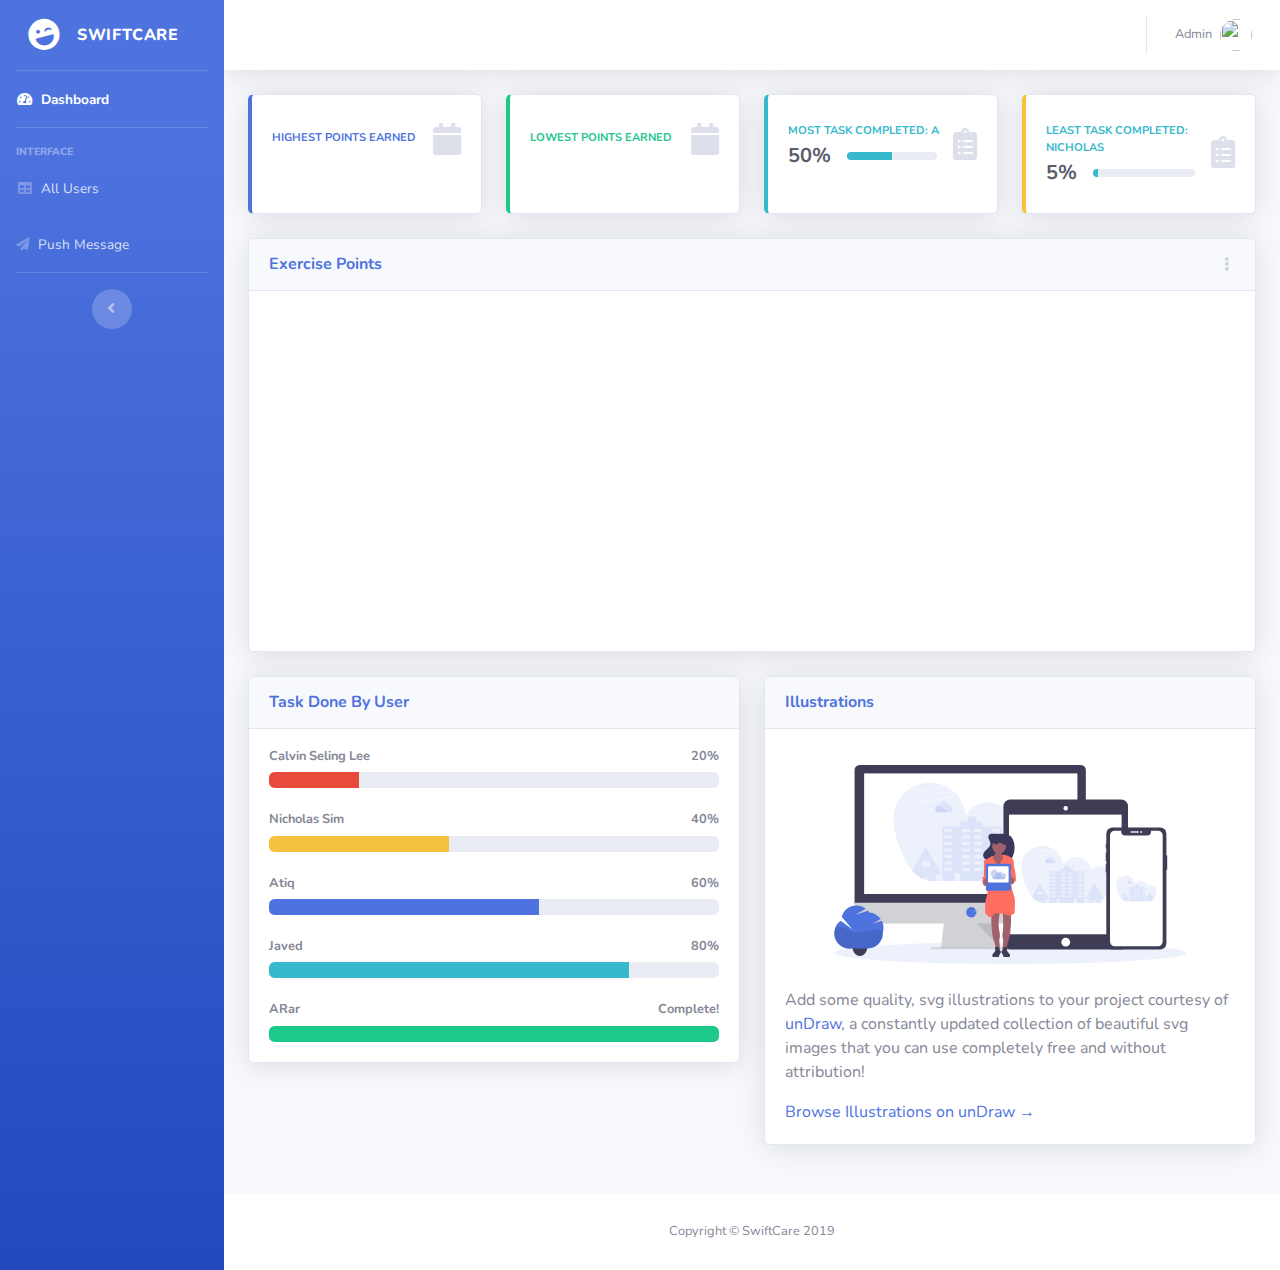
==== dashboard/index.html @ 1a6053e7 "Dashboard (Web Application)" ====
<!DOCTYPE html>
<html lang="en">

<head>

  <meta charset="utf-8">
  <meta http-equiv="X-UA-Compatible" content="IE=edge">
  <meta name="viewport" content="width=device-width, initial-scale=1, shrink-to-fit=no">
  <meta name="description" content="">
  <meta name="author" content="">

  <title>SwiftCare</title>

  <!-- Custom fonts for this template-->
  <link href="vendor/fontawesome-free/css/all.min.css" rel="stylesheet" type="text/css">
  <link href="https://fonts.googleapis.com/css?family=Nunito:200,200i,300,300i,400,400i,600,600i,700,700i,800,800i,900,900i" rel="stylesheet">

  <!-- The core Firebase JS SDK is always required and must be listed first -->
  <script src="https://www.gstatic.com/firebasejs/7.2.2/firebase-app.js"></script>
  <script src="https://www.gstatic.com/firebasejs/7.2.2/firebase-database.js"></script>
   <!-- Add Firebase products that you want to use -->
   <script src="https://www.gstatic.com/firebasejs/7.2.3/firebase-auth.js"></script>
 
  <!-- Custom styles for this template-->
  <link href="css/sb-admin-2.min.css" rel="stylesheet">

</head>

<body id="page-top">

  <!-- Page Wrapper -->
  <div id="wrapper">

    <!-- Sidebar -->
    <ul class="navbar-nav bg-gradient-primary sidebar sidebar-dark accordion" id="accordionSidebar">

      <!-- Sidebar - Brand -->
      <a class="sidebar-brand d-flex align-items-center justify-content-center" href="index.html">
        <div class="sidebar-brand-icon rotate-n-15">
          <i class="fas fa-laugh-wink"></i>
        </div>
        <div class="sidebar-brand-text mx-3">SwiftCare</div>
      </a>

      <!-- Divider -->
      <hr class="sidebar-divider my-0">

      <!-- Nav Item - Dashboard -->
      <li class="nav-item active">
        <a class="nav-link" href="index.html">
          <i class="fas fa-fw fa-tachometer-alt"></i>
          <span>Dashboard</span></a>
      </li>

      <!-- Divider -->
      <hr class="sidebar-divider">

      <!-- Heading -->
      <div class="sidebar-heading">
        Interface
      </div>
	  
	   <!-- Nav Item - Tables -->
      <li class="nav-item">
        <a class="nav-link" href="tables.html">
          <i class="fas fa-fw fa-table"></i>
          <span>All Users</span></a>
      </li>
	  
	    <!-- Nav Item - Tables -->
      <li class="nav-item">
        <a class="nav-link" href="pushMsg.html">
          <i class="fas fa-paper-plane"></i>
          <span>Push Message</span></a>
      </li>

      <!-- Nav Item - Utilities Collapse Menu 
      <li class="nav-item">
        <a class="nav-link collapsed" href="#" data-toggle="collapse" data-target="#collapseUtilities" aria-expanded="true" aria-controls="collapseUtilities">
          <i class="fas fa-fw fa-wrench"></i>
          <span>Utilities</span>
        </a>
        <div id="collapseUtilities" class="collapse" aria-labelledby="headingUtilities" data-parent="#accordionSidebar">
          <div class="bg-white py-2 collapse-inner rounded">
            <h6 class="collapse-header">Custom Utilities:</h6>
            <a class="collapse-item" href="utilities-color.html">Colors</a>
            <a class="collapse-item" href="utilities-border.html">Borders</a>
            <a class="collapse-item" href="utilities-animation.html">Animations</a>
            <a class="collapse-item" href="utilities-other.html">Other</a>
          </div>
        </div>
      </li>-->

      <!-- Divider -->
      <hr class="sidebar-divider">

      <!-- Heading 
      <div class="sidebar-heading">
        Addons
      </div>

      <!-- Nav Item - Pages Collapse Menu 
      <li class="nav-item">
        <a class="nav-link collapsed" href="#" data-toggle="collapse" data-target="#collapsePages" aria-expanded="true" aria-controls="collapsePages">
          <i class="fas fa-fw fa-folder"></i>
          <span>Pages</span>
        </a>
        <div id="collapsePages" class="collapse" aria-labelledby="headingPages" data-parent="#accordionSidebar">
          <div class="bg-white py-2 collapse-inner rounded">
            <h6 class="collapse-header">Login Screens:</h6>
            <a class="collapse-item" href="login.html">Login</a>
            <a class="collapse-item" href="register.html">Register</a>
            <a class="collapse-item" href="forgot-password.html">Forgot Password</a>
            <div class="collapse-divider"></div>
            <h6 class="collapse-header">Other Pages:</h6>
            <a class="collapse-item" href="404.html">404 Page</a>
            <a class="collapse-item" href="blank.html">Blank Page</a>
          </div>
        </div>
      </li>

      <!-- Nav Item - Charts 
      <li class="nav-item">
        <a class="nav-link" href="charts.html">
          <i class="fas fa-fw fa-chart-area"></i>
          <span>Charts</span></a>
      </li>

      <!-- Divider 
      <hr class="sidebar-divider d-none d-md-block">

      <!-- Sidebar Toggler (Sidebar) -->
      <div class="text-center d-none d-md-inline">
        <button class="rounded-circle border-0" id="sidebarToggle"></button>
      </div>

    </ul>
    <!-- End of Sidebar -->

    <!-- Content Wrapper -->
    <div id="content-wrapper" class="d-flex flex-column">

      <!-- Main Content -->
      <div id="content">

        <!-- Topbar -->
        <nav class="navbar navbar-expand navbar-light bg-white topbar mb-4 static-top shadow">

          <!-- Sidebar Toggle (Topbar) -->
          <button id="sidebarToggleTop" class="btn btn-link d-md-none rounded-circle mr-3">
            <i class="fa fa-bars"></i>
          </button>

          <!-- Topbar
          <form class="d-none d-sm-inline-block form-inline mr-auto ml-md-3 my-2 my-md-0 mw-100 navbar-search">
            <div class="input-group">
              <input type="text" class="form-control bg-light border-0 small" placeholder="Search for..." aria-label="Search" aria-describedby="basic-addon2">
              <div class="input-group-append">
                <button class="btn btn-primary" type="button">
                  <i class="fas fa-search fa-sm"></i>
                </button>
              </div>
            </div>
          </form>
 Search -->
          <!-- Topbar Navbar -->
          <ul class="navbar-nav ml-auto">

            <!-- Nav Item - Search Dropdown (Visible Only XS) -->
            <li class="nav-item dropdown no-arrow d-sm-none">
              <a class="nav-link dropdown-toggle" href="#" id="searchDropdown" role="button" data-toggle="dropdown" aria-haspopup="true" aria-expanded="false">
                <i class="fas fa-search fa-fw"></i>
              </a>
              <!-- Dropdown - Messages -->
              <div class="dropdown-menu dropdown-menu-right p-3 shadow animated--grow-in" aria-labelledby="searchDropdown">
                <form class="form-inline mr-auto w-100 navbar-search">
                  <div class="input-group">
                    <input type="text" class="form-control bg-light border-0 small" placeholder="Search for..." aria-label="Search" aria-describedby="basic-addon2">
                    <div class="input-group-append">
                      <button class="btn btn-primary" type="button">
                        <i class="fas fa-search fa-sm"></i>
                      </button>
                    </div>
                  </div>
                </form>
              </div>
            </li>

           <!-- Nav Item - Alerts 
            <li class="nav-item dropdown no-arrow mx-1">
              <a class="nav-link dropdown-toggle" href="#" id="alertsDropdown" role="button" data-toggle="dropdown" aria-haspopup="true" aria-expanded="false">
                <i class="fas fa-bell fa-fw"></i>
               <!-- Counter - Alerts
                <span class="badge badge-danger badge-counter">3+</span>
              </a>
              <!--  Dropdown - Alerts 
              <div class="dropdown-list dropdown-menu dropdown-menu-right shadow animated--grow-in" aria-labelledby="alertsDropdown">
                <h6 class="dropdown-header">
                  <!--  Alerts Center
                </h6>
                <a class="dropdown-item d-flex align-items-center" href="#">
                  <div class="mr-3">
                    <div class="icon-circle bg-primary">
                      <i class="fas fa-file-alt text-white"></i>
                    </div>
                  </div>
                  <div>
                    <div class="small text-gray-500">December 12, 2019</div>
                    <span class="font-weight-bold">A new monthly report is ready to download!</span>
                  </div>
                </a>
                <a class="dropdown-item d-flex align-items-center" href="#">
                  <div class="mr-3">
                    <div class="icon-circle bg-success">
                      <i class="fas fa-donate text-white"></i>
                    </div>
                  </div>
                  <div>
                    <div class="small text-gray-500">December 7, 2019</div>
                    $290.29 has been deposited into your account!
                  </div>
                </a>
                <a class="dropdown-item d-flex align-items-center" href="#">
                  <div class="mr-3">
                    <div class="icon-circle bg-warning">
                      <i class="fas fa-exclamation-triangle text-white"></i>
                    </div>
                  </div>
                  <div>
                    <div class="small text-gray-500">December 2, 2019</div>
                    Spending Alert: We've noticed unusually high spending for your account.
                  </div>
                </a>
                <a class="dropdown-item text-center small text-gray-500" href="#">Show All Alerts</a>
              </div>
            </li>
		
            <!-- Nav Item - Messages 
            <li class="nav-item dropdown no-arrow mx-1">
              <a class="nav-link dropdown-toggle" href="#" id="messagesDropdown" role="button" data-toggle="dropdown" aria-haspopup="true" aria-expanded="false">
                <i class="fas fa-envelope fa-fw"></i>
                <!-- Counter - Messages
                <span class="badge badge-danger badge-counter">7</span>
              </a>
              <!-- Dropdown - Messages
              <div class="dropdown-list dropdown-menu dropdown-menu-right shadow animated--grow-in" aria-labelledby="messagesDropdown">
                <h6 class="dropdown-header">
                  Message Center
                </h6>
                <a class="dropdown-item d-flex align-items-center" href="#">
                  <div class="dropdown-list-image mr-3">
                    <img class="rounded-circle" src="https://source.unsplash.com/fn_BT9fwg_E/60x60" alt="">
                    <div class="status-indicator bg-success"></div>
                  </div>
                  <div class="font-weight-bold">
                    <div class="text-truncate">Hi there! I am wondering if you can help me with a problem I've been having.</div>
                    <div class="small text-gray-500">Emily Fowler · 58m</div>
                  </div>
                </a>
                <a class="dropdown-item d-flex align-items-center" href="#">
                  <div class="dropdown-list-image mr-3">
                    <img class="rounded-circle" src="https://source.unsplash.com/AU4VPcFN4LE/60x60" alt="">
                    <div class="status-indicator"></div>
                  </div>
                  <div>
                    <div class="text-truncate">I have the photos that you ordered last month, how would you like them sent to you?</div>
                    <div class="small text-gray-500">Jae Chun · 1d</div>
                  </div>
                </a>
                <a class="dropdown-item d-flex align-items-center" href="#">
                  <div class="dropdown-list-image mr-3">
                    <img class="rounded-circle" src="https://source.unsplash.com/CS2uCrpNzJY/60x60" alt="">
                    <div class="status-indicator bg-warning"></div>
                  </div>
                  <div>
                    <div class="text-truncate">Last month's report looks great, I am very happy with the progress so far, keep up the good work!</div>
                    <div class="small text-gray-500">Morgan Alvarez · 2d</div>
                  </div>
                </a>
                <a class="dropdown-item d-flex align-items-center" href="#">
                  <div class="dropdown-list-image mr-3">
                    <img class="rounded-circle" src="https://source.unsplash.com/Mv9hjnEUHR4/60x60" alt="">
                    <div class="status-indicator bg-success"></div>
                  </div>
                  <div>
                    <div class="text-truncate">Am I a good boy? The reason I ask is because someone told me that people say this to all dogs, even if they aren't good...</div>
                    <div class="small text-gray-500">Chicken the Dog · 2w</div>
                  </div>
                </a>
                <a class="dropdown-item text-center small text-gray-500" href="#">Read More Messages</a>
              </div>
            </li>
			 -->

            <div class="topbar-divider d-none d-sm-block"></div>

            <!-- Nav Item - User Information -->
            <li class="nav-item dropdown no-arrow">
              <a class="nav-link dropdown-toggle" href="#" id="userDropdown" role="button" data-toggle="dropdown" aria-haspopup="true" aria-expanded="false">
                <span id="user_id" class="mr-2 d-none d-lg-inline text-gray-600 small">Admin</span>
                <img class="img-profile rounded-circle" src="https://source.unsplash.com/QAB-WJcbgJk/60x60">
              </a>
              <!-- Dropdown - User Information -->
              <div class="dropdown-menu dropdown-menu-right shadow animated--grow-in" aria-labelledby="userDropdown">
                <a class="dropdown-item" href="#">
                  <i class="fas fa-user fa-sm fa-fw mr-2 text-gray-400"></i>
                  Profile
                </a>
                <a class="dropdown-item" href="#">
                  <i class="fas fa-cogs fa-sm fa-fw mr-2 text-gray-400"></i>
                  Settings
                </a>
                <a class="dropdown-item" href="#">
                  <i class="fas fa-list fa-sm fa-fw mr-2 text-gray-400"></i>
                  Activity Log
                </a>
                <div class="dropdown-divider"></div>
                <a class="dropdown-item" href="#" data-toggle="modal" data-target="#logoutModal">
                  <i class="fas fa-sign-out-alt fa-sm fa-fw mr-2 text-gray-400"></i>
                  Logout
                </a>
              </div>
            </li>

          </ul>

        </nav>
        <!-- End of Topbar -->

        <!-- Begin Page Content -->
        <div class="container-fluid">

          <!-- Page Heading 
          <div class="d-sm-flex align-items-center justify-content-between mb-4">
            <h1 class="h3 mb-0 text-gray-800">Dashboard</h1>
            <a href="#" class="d-none d-sm-inline-block btn btn-sm btn-primary shadow-sm"><i class="fas fa-download fa-sm text-white-50"></i> Generate Report</a>
          </div>

          <!-- Content Row -->
          <div class="row">

            <!-- Earnings (Monthly) Card Example -->
            <div class="col-xl-3 col-md-6 mb-4">
              <div class="card border-left-primary shadow h-100 py-2">
                <div class="card-body">
                  <div class="row no-gutters align-items-center">
                    <div class="col mr-2">
                      <div class="text-xs font-weight-bold text-primary text-uppercase mb-1">Highest Points Earned</div>
                      <div id = "hpe" class="h5 mb-0 font-weight-bold text-gray-800"></div>
                    </div>
                    <div class="col-auto">
                      <i class="fas fa-calendar fa-2x text-gray-300"></i>
                    </div>
                  </div>
                </div>
              </div>
            </div>

            <!-- Earnings (Monthly) Card Example -->
            <div class="col-xl-3 col-md-6 mb-4">
              <div class="card border-left-success shadow h-100 py-2">
                <div class="card-body">
                  <div class="row no-gutters align-items-center">
                    <div class="col mr-2">
                      <div class="text-xs font-weight-bold text-success text-uppercase mb-1">Lowest Points Earned</div>
                      <div id = "lpe" class="h5 mb-0 font-weight-bold text-gray-800"></div>
                    </div>
                    <div class="col-auto">
                      <i class="fas fa-calendar fa-2x text-gray-300"></i>
                    </div>
                  </div>
                </div>
              </div>
            </div>

            <!-- Earnings (Monthly) Card Example -->
            <div class="col-xl-3 col-md-6 mb-4">
              <div class="card border-left-info shadow h-100 py-2">
                <div class="card-body">
                  <div class="row no-gutters align-items-center">
                    <div class="col mr-2">
                      <div class="text-xs font-weight-bold text-info text-uppercase mb-1">Most Task Completed: a</div>
                      <div class="row no-gutters align-items-center">
                        <div class="col-auto">
                          <div class="h5 mb-0 mr-3 font-weight-bold text-gray-800">50%</div>
                        </div>
                        <div class="col">
                          <div class="progress progress-sm mr-2">
                            <div class="progress-bar bg-info" role="progressbar" style="width: 50%" aria-valuenow="50" aria-valuemin="0" aria-valuemax="100"></div>
                          </div>
                        </div>
                      </div>
                    </div>
                    <div class="col-auto">
                      <i class="fas fa-clipboard-list fa-2x text-gray-300"></i>
                    </div>
                  </div>
                </div>
              </div>
            </div>

            <!-- Pending Requests Card Example -->
            <div class="col-xl-3 col-md-6 mb-4">
              <div class="card border-left-warning shadow h-100 py-2">
                <div class="card-body">
                  <div class="row no-gutters align-items-center">
                     <div class="col mr-2">
                      <div class="text-xs font-weight-bold text-info text-uppercase mb-1">Least Task Completed: Nicholas</div>
                      <div class="row no-gutters align-items-center">
                        <div class="col-auto">
                          <div class="h5 mb-0 mr-3 font-weight-bold text-gray-800">5%</div>
                        </div>
                        <div class="col">
                          <div class="progress progress-sm mr-2">
                            <div class="progress-bar bg-info" role="progressbar" style="width: 5%" aria-valuenow="5" aria-valuemin="0" aria-valuemax="100"></div>
                          </div>
                        </div>
                      </div>
                    </div>
                    <div class="col-auto">
                      <i class="fas fa-clipboard-list fa-2x text-gray-300"></i>
                    </div>
                  </div>
                </div>
              </div>
            </div>
          </div>

          <!-- Content Row -->

          <div class="row">

            <!-- Area Chart -->
            <div class="col-xl-12 col-lg-12">
              <div class="card shadow mb-4">
                <!-- Card Header - Dropdown -->
                <div class="card-header py-3 d-flex flex-row align-items-center justify-content-between">
                  <h6 class="m-0 font-weight-bold text-primary">Exercise Points</h6>
                  <div class="dropdown no-arrow">
                    <a class="dropdown-toggle" href="#" role="button" id="dropdownMenuLink" data-toggle="dropdown" aria-haspopup="true" aria-expanded="false">
                      <i class="fas fa-ellipsis-v fa-sm fa-fw text-gray-400"></i>
                    </a>
                    <div class="dropdown-menu dropdown-menu-right shadow animated--fade-in" aria-labelledby="dropdownMenuLink">
                      <div class="dropdown-header">Dropdown Header:</div>
                      <a class="dropdown-item" href="#">Action</a>
                      <a class="dropdown-item" href="#">Another action</a>
                      <div class="dropdown-divider"></div>
                      <a class="dropdown-item" href="#">Something else here</a>
                    </div>
                  </div>
                </div>
                <!-- Card Body -->
                <div class="card-body">
                    <div class="chart-bar">
                    <canvas id="myBarChart"></canvas>
                  </div>
                </div>
              </div>
            </div>

            <!-- <!-- Pie Chart 
            <div class="col-xl-4 col-lg-5">
              <div class="card shadow mb-4">
                <!-- Card Header - Dropdown 
                <div class="card-header py-3 d-flex flex-row align-items-center justify-content-between">
                  <h6 class="m-0 font-weight-bold text-primary">Revenue Sources</h6>
                  <div class="dropdown no-arrow">
                    <a class="dropdown-toggle" href="#" role="button" id="dropdownMenuLink" data-toggle="dropdown" aria-haspopup="true" aria-expanded="false">
                      <i class="fas fa-ellipsis-v fa-sm fa-fw text-gray-400"></i>
                    </a>
                    <div class="dropdown-menu dropdown-menu-right shadow animated--fade-in" aria-labelledby="dropdownMenuLink">
                      <div class="dropdown-header">Dropdown Header:</div>
                      <a class="dropdown-item" href="#">Action</a>
                      <a class="dropdown-item" href="#">Another action</a>
                      <div class="dropdown-divider"></div>
                      <a class="dropdown-item" href="#">Something else here</a>
                    </div>
                  </div>
                </div>
                <!-- Card Body 
                <div class="card-body">
                  <div class="chart-pie pt-4 pb-2">
                    <canvas id="myPieChart"></canvas>
                  </div>
                  <div class="mt-4 text-center small">
                    <span class="mr-2">
                      <i class="fas fa-circle text-primary"></i> Direct
                    </span>
                    <span class="mr-2">
                      <i class="fas fa-circle text-success"></i> Social
                    </span>
                    <span class="mr-2">
                      <i class="fas fa-circle text-info"></i> Referral
                    </span>
                  </div>
                </div>
              </div>
            </div> -->
          </div>

          <!-- Content Row -->
          <div class="row">

            <!-- Content Column -->
            <div class="col-lg-6 mb-4">

              <!-- Project Card Example -->
              <div class="card shadow mb-4">
                <div class="card-header py-3">
                  <h6 class="m-0 font-weight-bold text-primary">Task Done By User</h6>
                </div>
                <div class="card-body">
                  <h4 class="small font-weight-bold">Calvin Seling Lee <span class="float-right">20%</span></h4>
                  <div class="progress mb-4">
                    <div class="progress-bar bg-danger" role="progressbar" style="width: 20%" aria-valuenow="20" aria-valuemin="0" aria-valuemax="100"></div>
                  </div>
                  <h4 class="small font-weight-bold">Nicholas Sim<span class="float-right">40%</span></h4>
                  <div class="progress mb-4">
                    <div class="progress-bar bg-warning" role="progressbar" style="width: 40%" aria-valuenow="40" aria-valuemin="0" aria-valuemax="100"></div>
                  </div>
                  <h4 class="small font-weight-bold">Atiq<span class="float-right">60%</span></h4>
                  <div class="progress mb-4">
                    <div class="progress-bar" role="progressbar" style="width: 60%" aria-valuenow="60" aria-valuemin="0" aria-valuemax="100"></div>
                  </div>
                  <h4 class="small font-weight-bold">Javed <span class="float-right">80%</span></h4>
                  <div class="progress mb-4">
                    <div class="progress-bar bg-info" role="progressbar" style="width: 80%" aria-valuenow="80" aria-valuemin="0" aria-valuemax="100"></div>
                  </div>
                  <h4 class="small font-weight-bold">ARar <span class="float-right">Complete!</span></h4>
                  <div class="progress">
                    <div class="progress-bar bg-success" role="progressbar" style="width: 100%" aria-valuenow="100" aria-valuemin="0" aria-valuemax="100"></div>
                  </div>
                </div>
              </div>

              <!-- Color System
              <div class="row">
                <div class="col-lg-6 mb-4">
                  <div class="card bg-primary text-white shadow">
                    <div class="card-body">
                      Primary
                      <div class="text-white-50 small">#4e73df</div>
                    </div>
                  </div>
                </div>
                <div class="col-lg-6 mb-4">
                  <div class="card bg-success text-white shadow">
                    <div class="card-body">
                      Success
                      <div class="text-white-50 small">#1cc88a</div>
                    </div>
                  </div>
                </div>
                <div class="col-lg-6 mb-4">
                  <div class="card bg-info text-white shadow">
                    <div class="card-body">
                      Info
                      <div class="text-white-50 small">#36b9cc</div>
                    </div>
                  </div>
                </div>
                <div class="col-lg-6 mb-4">
                  <div class="card bg-warning text-white shadow">
                    <div class="card-body">
                      Warning
                      <div class="text-white-50 small">#f6c23e</div>
                    </div>
                  </div>
                </div>
                <div class="col-lg-6 mb-4">
                  <div class="card bg-danger text-white shadow">
                    <div class="card-body">
                      Danger
                      <div class="text-white-50 small">#e74a3b</div>
                    </div>
                  </div>
                </div>
                <div class="col-lg-6 mb-4">
                  <div class="card bg-secondary text-white shadow">
                    <div class="card-body">
                      Secondary
                      <div class="text-white-50 small">#858796</div>
                    </div>
                  </div>
                </div>
              </div>
			   -->

            </div>

            <div class="col-lg-6 mb-4">

              <!-- Illustrations -->
              <div class="card shadow mb-4">
                <div class="card-header py-3">
                  <h6 class="m-0 font-weight-bold text-primary">Illustrations</h6>
                </div>
                <div class="card-body">
                  <div class="text-center">
                    <img class="img-fluid px-3 px-sm-4 mt-3 mb-4" style="width: 25rem;" src="img/undraw_posting_photo.svg" alt="">
                  </div>
                  <p>Add some quality, svg illustrations to your project courtesy of <a target="_blank" rel="nofollow" href="https://undraw.co/">unDraw</a>, a constantly updated collection of beautiful svg images that you can use completely free and without attribution!</p>
                  <a target="_blank" rel="nofollow" href="https://undraw.co/">Browse Illustrations on unDraw &rarr;</a>
                </div>
              </div>

              <!-- Approach 
              <div class="card shadow mb-4">
                <div class="card-header py-3">
                  <h6 class="m-0 font-weight-bold text-primary">Development Approach</h6>
                </div>
                <div class="card-body">
                  <p>SB Admin 2 makes extensive use of Bootstrap 4 utility classes in order to reduce CSS bloat and poor page performance. Custom CSS classes are used to create custom components and custom utility classes.</p>
                  <p class="mb-0">Before working with this theme, you should become familiar with the Bootstrap framework, especially the utility classes.</p>
                </div>
              </div>
			  -->

            </div>
          </div>

        </div>
        <!-- /.container-fluid -->

      </div>
      <!-- End of Main Content -->

      <!-- Footer -->
      <footer class="sticky-footer bg-white">
        <div class="container my-auto">
          <div class="copyright text-center my-auto">
            <span>Copyright &copy; SwiftCare 2019</span>
          </div>
        </div>
      </footer>
      <!-- End of Footer -->

    </div>
    <!-- End of Content Wrapper -->

  </div>
  <!-- End of Page Wrapper -->

  <!-- Scroll to Top Button-->
  <a class="scroll-to-top rounded" href="#page-top">
    <i class="fas fa-angle-up"></i>
  </a>

  <!-- Logout Modal-->
  <div class="modal fade" id="logoutModal" tabindex="-1" role="dialog" aria-labelledby="exampleModalLabel" aria-hidden="true">
    <div class="modal-dialog" role="document">
      <div class="modal-content">
        <div class="modal-header">
          <h5 class="modal-title" id="exampleModalLabel">Ready to Leave?</h5>
          <button class="close" type="button" data-dismiss="modal" aria-label="Close">
            <span aria-hidden="true">×</span>
          </button>
        </div>
        <div class="modal-body">Select "Logout" below if you are ready to end your current session.</div>
        <div class="modal-footer">
          <button class="btn btn-secondary" type="button" data-dismiss="modal">Cancel</button>
          <a class="btn btn-primary" onClick="logout()" href="#">Logout</a>
        </div>
      </div>
    </div>
  </div>

  <!-- Bootstrap core JavaScript-->
  <script src="vendor/jquery/jquery.min.js"></script>
  <script src="vendor/bootstrap/js/bootstrap.bundle.min.js"></script>

  <!-- Core plugin JavaScript-->
  <script src="vendor/jquery-easing/jquery.easing.min.js"></script>

  <!-- Custom scripts for all pages-->
  <script src="js/sb-admin-2.min.js"></script>

  <!-- Page level plugins -->
  <script src="vendor/chart.js/Chart.min.js"></script>
  <script src="js/firebaseConf.js"></script>
  <script src="js/login.js"></script>
 
  <script src="js/tableConf.js"></script>
  <script src="js/highLow.js"></script>
  <!-- Page level custom scripts -->
  <script src="js/demo/chart-bar-demo.js"></script>
  
  <script>
	firebase.auth().onAuthStateChanged(function(user)
	  {
		if(!user)
		{
			window.location.href = "login.html";
		}
	  })
	</script>
</body>

</html>
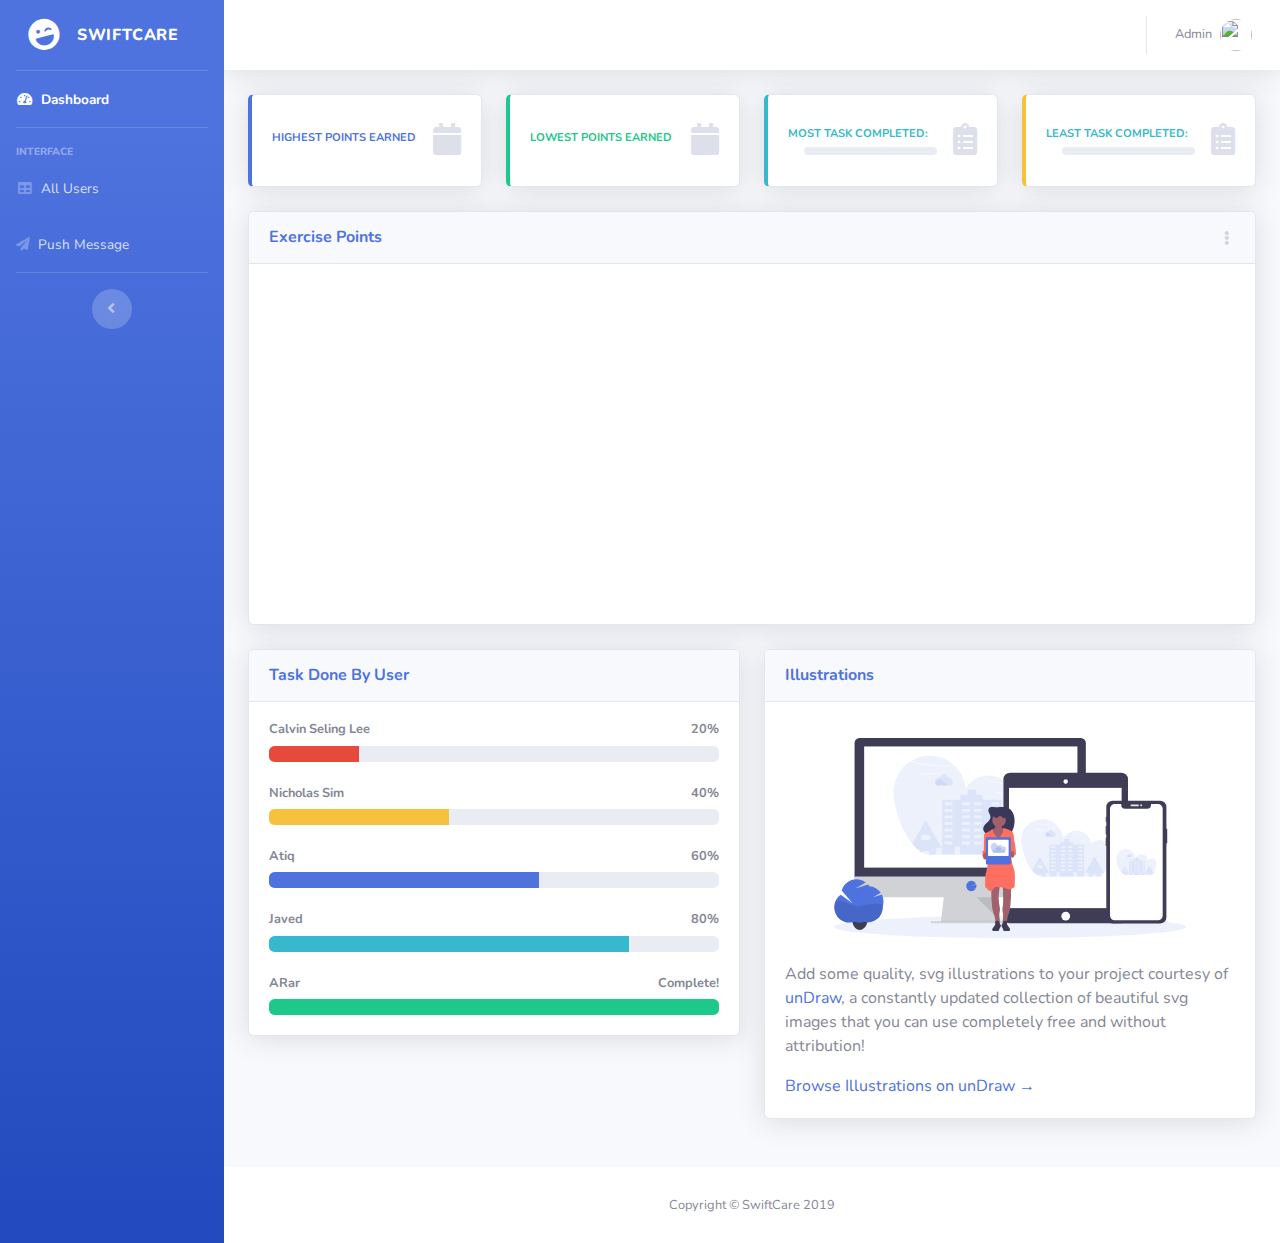
==== commit 98036e10: "updated task perctange calculation in index page" ====
--- a/dashboard/index.html
+++ b/dashboard/index.html
@@ -91,7 +91,7 @@
         </div>
       </li>-->
 
-      <!-- Divider -->
+      <!-- Divider -->   <!-- more comments -->
       <hr class="sidebar-divider">
 
       <!-- Heading 
@@ -379,14 +379,14 @@
                 <div class="card-body">
                   <div class="row no-gutters align-items-center">
                     <div class="col mr-2">
-                      <div class="text-xs font-weight-bold text-info text-uppercase mb-1">Most Task Completed: a</div>
+                      <p id="hTaskTxt" class="text-xs font-weight-bold text-info text-uppercase mb-1">Most Task Completed:</p>
                       <div class="row no-gutters align-items-center">
                         <div class="col-auto">
-                          <div class="h5 mb-0 mr-3 font-weight-bold text-gray-800">50%</div>
+                          <p id="hTaskNmbr" class="h5 mb-0 mr-3 font-weight-bold text-gray-800"></p>
                         </div>
                         <div class="col">
                           <div class="progress progress-sm mr-2">
-                            <div class="progress-bar bg-info" role="progressbar" style="width: 50%" aria-valuenow="50" aria-valuemin="0" aria-valuemax="100"></div>
+                            <div id="hTask" class="progress-bar  bg-info" role="progressbar" aria-valuenow="50" aria-valuemin="0" aria-valuemax="100"></div>
                           </div>
                         </div>
                       </div>
@@ -405,14 +405,14 @@
                 <div class="card-body">
                   <div class="row no-gutters align-items-center">
                      <div class="col mr-2">
-                      <div class="text-xs font-weight-bold text-info text-uppercase mb-1">Least Task Completed: Nicholas</div>
+                      <p id="mTaskTxt" class="text-xs font-weight-bold text-info text-uppercase mb-1">Least Task Completed:</p>
                       <div class="row no-gutters align-items-center">
                         <div class="col-auto">
-                          <div class="h5 mb-0 mr-3 font-weight-bold text-gray-800">5%</div>
+                          <p id="mTaskNmbr" class="h5 mb-0 mr-3 font-weight-bold text-gray-800"></p>
                         </div>
                         <div class="col">
                           <div class="progress progress-sm mr-2">
-                            <div class="progress-bar bg-info" role="progressbar" style="width: 5%" aria-valuenow="5" aria-valuemin="0" aria-valuemax="100"></div>
+                            <div class="progress-bar bg-info" role="progressbar" id="mTask" aria-valuenow="5" aria-valuemin="0" aria-valuemax="100"></div>
                           </div>
                         </div>
                       </div>
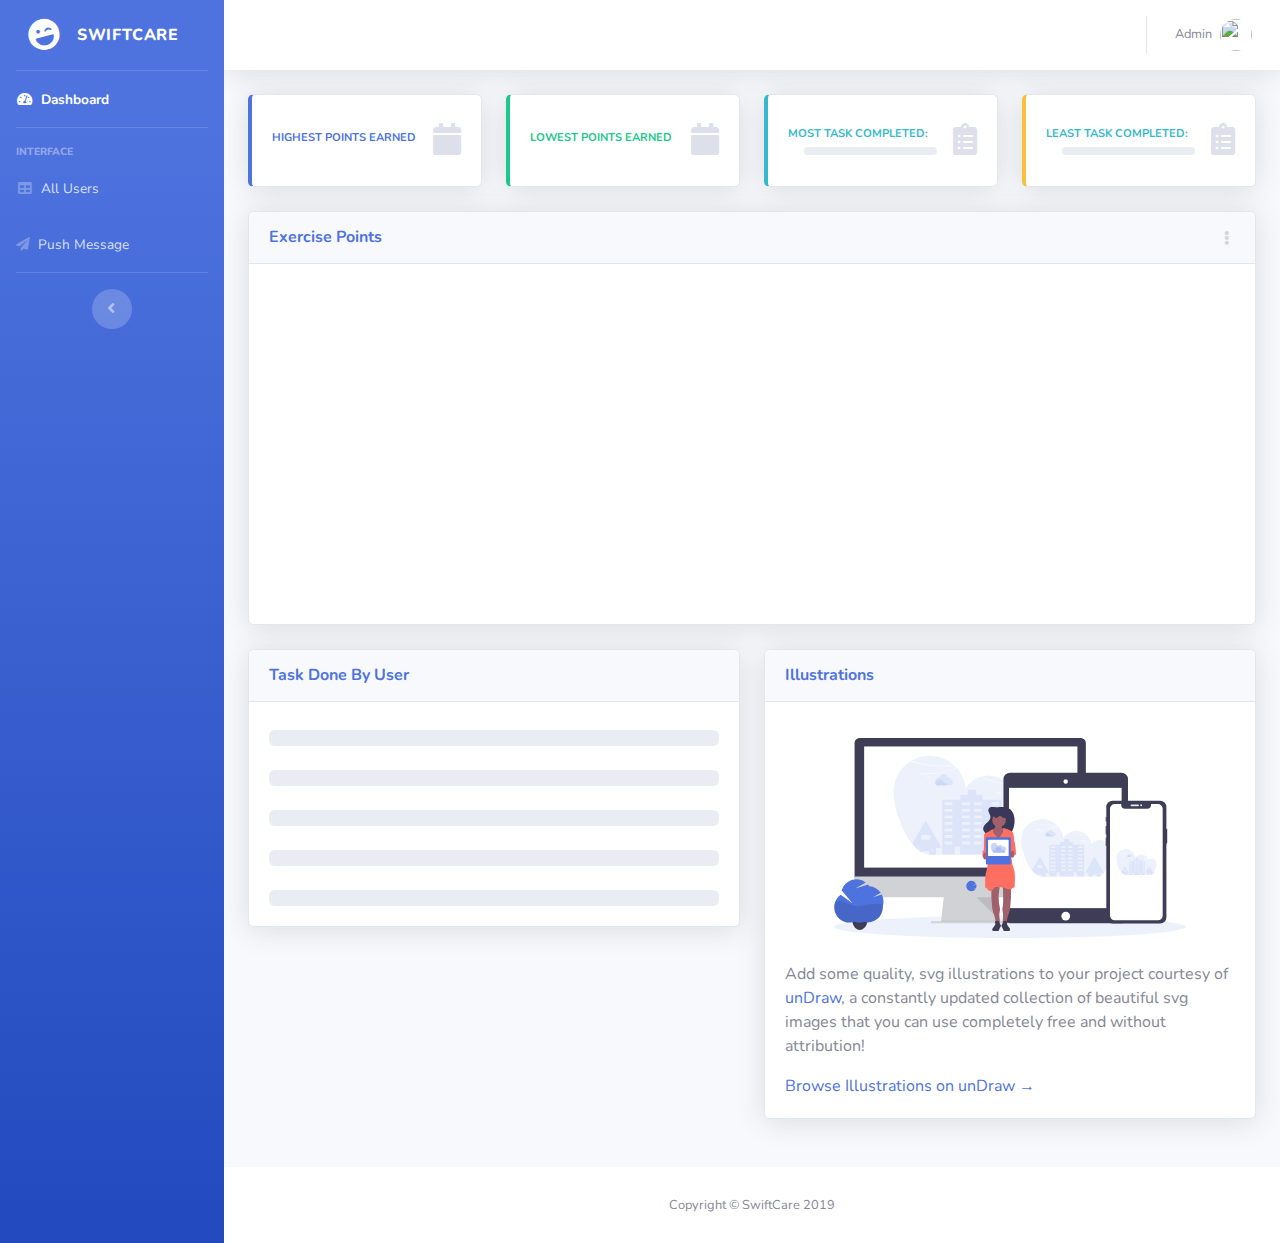
==== commit 33098619: "Updated index page task % section" ====
--- a/dashboard/index.html
+++ b/dashboard/index.html
@@ -510,25 +510,25 @@
                   <h6 class="m-0 font-weight-bold text-primary">Task Done By User</h6>
                 </div>
                 <div class="card-body">
-                  <h4 class="small font-weight-bold">Calvin Seling Lee <span class="float-right">20%</span></h4>
+                  <h4 id = "n1" class="small font-weight-bold"></h4>
                   <div class="progress mb-4">
-                    <div class="progress-bar bg-danger" role="progressbar" style="width: 20%" aria-valuenow="20" aria-valuemin="0" aria-valuemax="100"></div>
-                  </div>
-                  <h4 class="small font-weight-bold">Nicholas Sim<span class="float-right">40%</span></h4>
+                    <div id="b1" class="progress-bar bg-danger" role="progressbar"  aria-valuenow="20" aria-valuemin="0" aria-valuemax="100"></div>
+                  </div>
+                  <h4 id = "n2" class="small font-weight-bold"></h4>
                   <div class="progress mb-4">
-                    <div class="progress-bar bg-warning" role="progressbar" style="width: 40%" aria-valuenow="40" aria-valuemin="0" aria-valuemax="100"></div>
-                  </div>
-                  <h4 class="small font-weight-bold">Atiq<span class="float-right">60%</span></h4>
+                    <div id = "b2" class="progress-bar bg-warning" role="progressbar"  aria-valuenow="40" aria-valuemin="0" aria-valuemax="100"></div>
+                  </div>
+                  <h4 id = "n3"class="small font-weight-bold"></h4>
                   <div class="progress mb-4">
-                    <div class="progress-bar" role="progressbar" style="width: 60%" aria-valuenow="60" aria-valuemin="0" aria-valuemax="100"></div>
-                  </div>
-                  <h4 class="small font-weight-bold">Javed <span class="float-right">80%</span></h4>
+                    <div id = "b3" class="progress-bar" role="progressbar"  aria-valuenow="60" aria-valuemin="0" aria-valuemax="100"></div>
+                  </div>
+                  <h4 id = "n4" class="small font-weight-bold"></h4>
                   <div class="progress mb-4">
-                    <div class="progress-bar bg-info" role="progressbar" style="width: 80%" aria-valuenow="80" aria-valuemin="0" aria-valuemax="100"></div>
-                  </div>
-                  <h4 class="small font-weight-bold">ARar <span class="float-right">Complete!</span></h4>
+                    <div id = "b4" class="progress-bar bg-info" role="progressbar"  aria-valuenow="80" aria-valuemin="0" aria-valuemax="100"></div>
+                  </div>
+                  <h4 id = "n5" class="small font-weight-bold"></h4>
                   <div class="progress">
-                    <div class="progress-bar bg-success" role="progressbar" style="width: 100%" aria-valuenow="100" aria-valuemin="0" aria-valuemax="100"></div>
+                    <div id = "b5" class="progress-bar bg-success" role="progressbar"  aria-valuenow="100" aria-valuemin="0" aria-valuemax="100"></div>
                   </div>
                 </div>
               </div>
